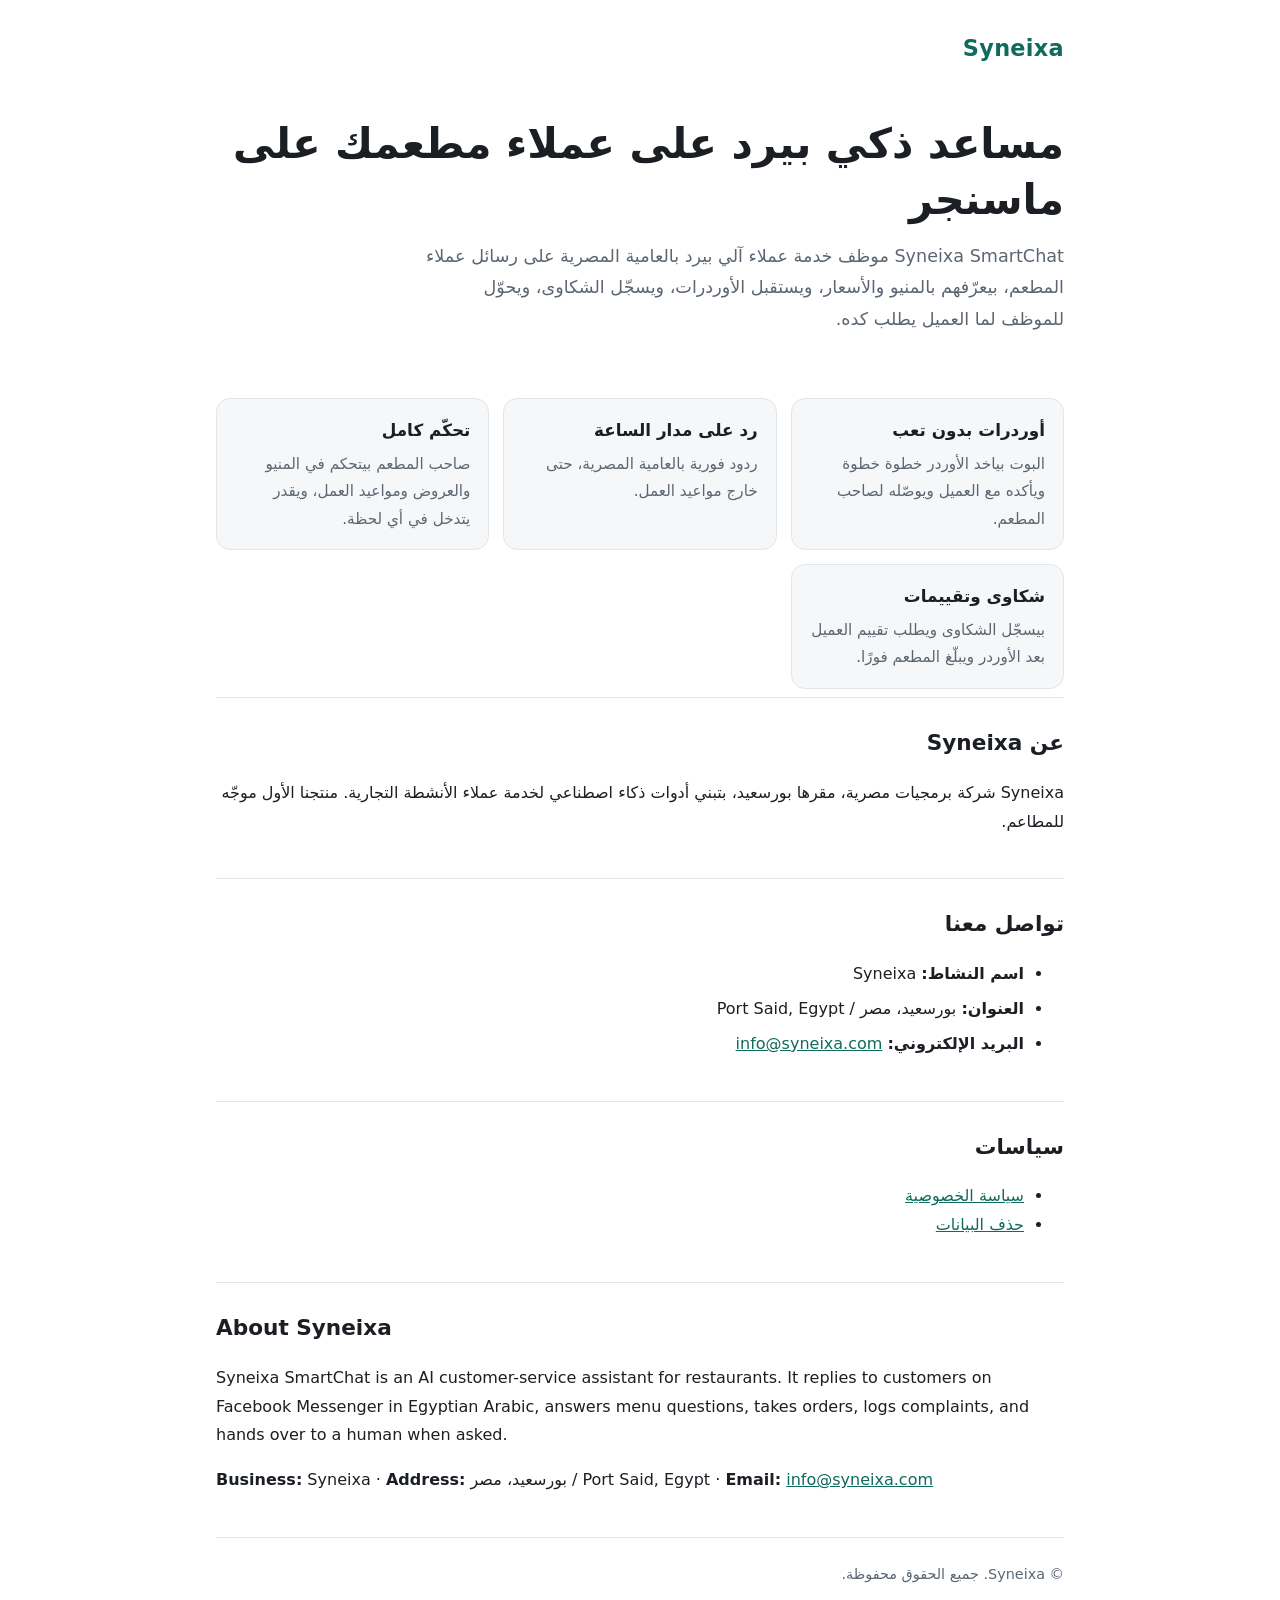
==== مواقع/index-syneixa.html @ a1948b9d "Add final landing page for syneixa.com Co-Authored-By: Claude Sonnet 5.5 <noreply@anthropic.com> Cla" ====
<!doctype html>
<html lang="ar" dir="rtl">
<head>
<meta charset="utf-8">
<meta name="viewport" content="width=device-width, initial-scale=1">
<title>Syneixa | مساعد ذكي لخدمة عملاء المطاعم</title>
<meta name="description" content="Syneixa SmartChat: موظف خدمة عملاء ذكي بيرد على رسائل عملاء المطاعم على ماسنجر بالعامية المصرية، ويستقبل الأوردرات والشكاوى.">
<style>
  :root { --bg:#ffffff; --fg:#1b1f24; --muted:#5b6672; --brand:#0f6b5c; --card:#f5f7f8; --line:#e1e6ea; color-scheme: light dark; }
  @media (prefers-color-scheme: dark) { :root { --bg:#0f1417; --fg:#e9eef2; --muted:#9aa7b2; --brand:#3fbf9f; --card:#161d22; --line:#26323a; } }
  * { box-sizing: border-box; }
  body { margin:0; font-family: system-ui, -apple-system, "Segoe UI", Tahoma, Arial, sans-serif; background:var(--bg); color:var(--fg); line-height:1.8; }
  .wrap { max-width: 880px; margin: 0 auto; padding: 0 16px; }
  header { padding: 28px 0 8px; display:flex; align-items:center; justify-content:space-between; gap:12px; }
  .logo { font-weight:800; font-size:1.4rem; color:var(--brand); letter-spacing:.3px; }
  .hero { padding: 40px 0 24px; }
  h1 { font-size: clamp(1.7rem, 4.5vw, 2.6rem); line-height:1.35; margin:0 0 12px; }
  p.lead { font-size:1.1rem; color:var(--muted); margin:0 0 20px; max-width: 640px; }
  .grid { display:grid; grid-template-columns: repeat(auto-fit, minmax(240px, 1fr)); gap:14px; margin: 18px 0 8px; }
  .card { background:var(--card); border:1px solid var(--line); border-radius:14px; padding:16px 18px; }
  .card h3 { margin:0 0 6px; font-size:1.05rem; }
  .card p { margin:0; color:var(--muted); font-size:.95rem; }
  section { padding: 26px 0; border-top: 1px solid var(--line); }
  h2 { font-size:1.35rem; margin:0 0 10px; }
  .contact li { margin: 6px 0; }
  a { color: var(--brand); }
  footer { padding: 24px 0 40px; color: var(--muted); font-size:.9rem; border-top:1px solid var(--line); }
  .en { direction:ltr; text-align:left; }
  [dir=ltr] .num { unicode-bidi: plaintext; }
</style>
</head>
<body>
<div class="wrap">
  <header>
    <div class="logo">Syneixa</div>
  </header>

  <div class="hero">
    <h1>مساعد ذكي بيرد على عملاء مطعمك على ماسنجر</h1>
    <p class="lead">Syneixa SmartChat موظف خدمة عملاء آلي بيرد بالعامية المصرية على رسائل عملاء المطعم، بيعرّفهم بالمنيو والأسعار، ويستقبل الأوردرات، ويسجّل الشكاوى، ويحوّل للموظف لما العميل يطلب كده.</p>
  </div>

  <div class="grid">
    <div class="card"><h3>أوردرات بدون تعب</h3><p>البوت بياخد الأوردر خطوة خطوة ويأكده مع العميل ويوصّله لصاحب المطعم.</p></div>
    <div class="card"><h3>رد على مدار الساعة</h3><p>ردود فورية بالعامية المصرية، حتى خارج مواعيد العمل.</p></div>
    <div class="card"><h3>تحكّم كامل</h3><p>صاحب المطعم بيتحكم في المنيو والعروض ومواعيد العمل، ويقدر يتدخل في أي لحظة.</p></div>
    <div class="card"><h3>شكاوى وتقييمات</h3><p>بيسجّل الشكاوى ويطلب تقييم العميل بعد الأوردر ويبلّغ المطعم فورًا.</p></div>
  </div>

  <section id="about">
    <h2>عن Syneixa</h2>
    <p>Syneixa شركة برمجيات مصرية، مقرها بورسعيد، بتبني أدوات ذكاء اصطناعي لخدمة عملاء الأنشطة التجارية. منتجنا الأول موجّه للمطاعم.</p>
  </section>

  <section id="contact" class="contact">
    <h2>تواصل معنا</h2>
    <ul>
      <li><strong>اسم النشاط:</strong> Syneixa</li>
      <li><strong>العنوان:</strong> بورسعيد، مصر / Port Said, Egypt</li>
      <li><strong>البريد الإلكتروني:</strong> <a href="mailto:info@syneixa.com">info@syneixa.com</a></li>
    </ul>
  </section>

  <section>
    <h2>سياسات</h2>
    <ul>
      <li><a href="https://aasem201.github.io/syneixa-privacy/">سياسة الخصوصية</a></li>
      <li><a href="https://aasem201.github.io/syneixa-privacy/data-deletion.html">حذف البيانات</a></li>
    </ul>
  </section>

  <section class="en" lang="en" dir="ltr">
    <h2>About Syneixa</h2>
    <p>Syneixa SmartChat is an AI customer-service assistant for restaurants. It replies to customers on Facebook Messenger in Egyptian Arabic, answers menu questions, takes orders, logs complaints, and hands over to a human when asked.</p>
    <p><strong>Business:</strong> Syneixa · <strong>Address:</strong> بورسعيد، مصر / Port Said, Egypt · <strong>Email:</strong> <a href="mailto:info@syneixa.com">info@syneixa.com</a></p>
  </section>

  <footer>© Syneixa. جميع الحقوق محفوظة.</footer>
</div>
</body>
</html>
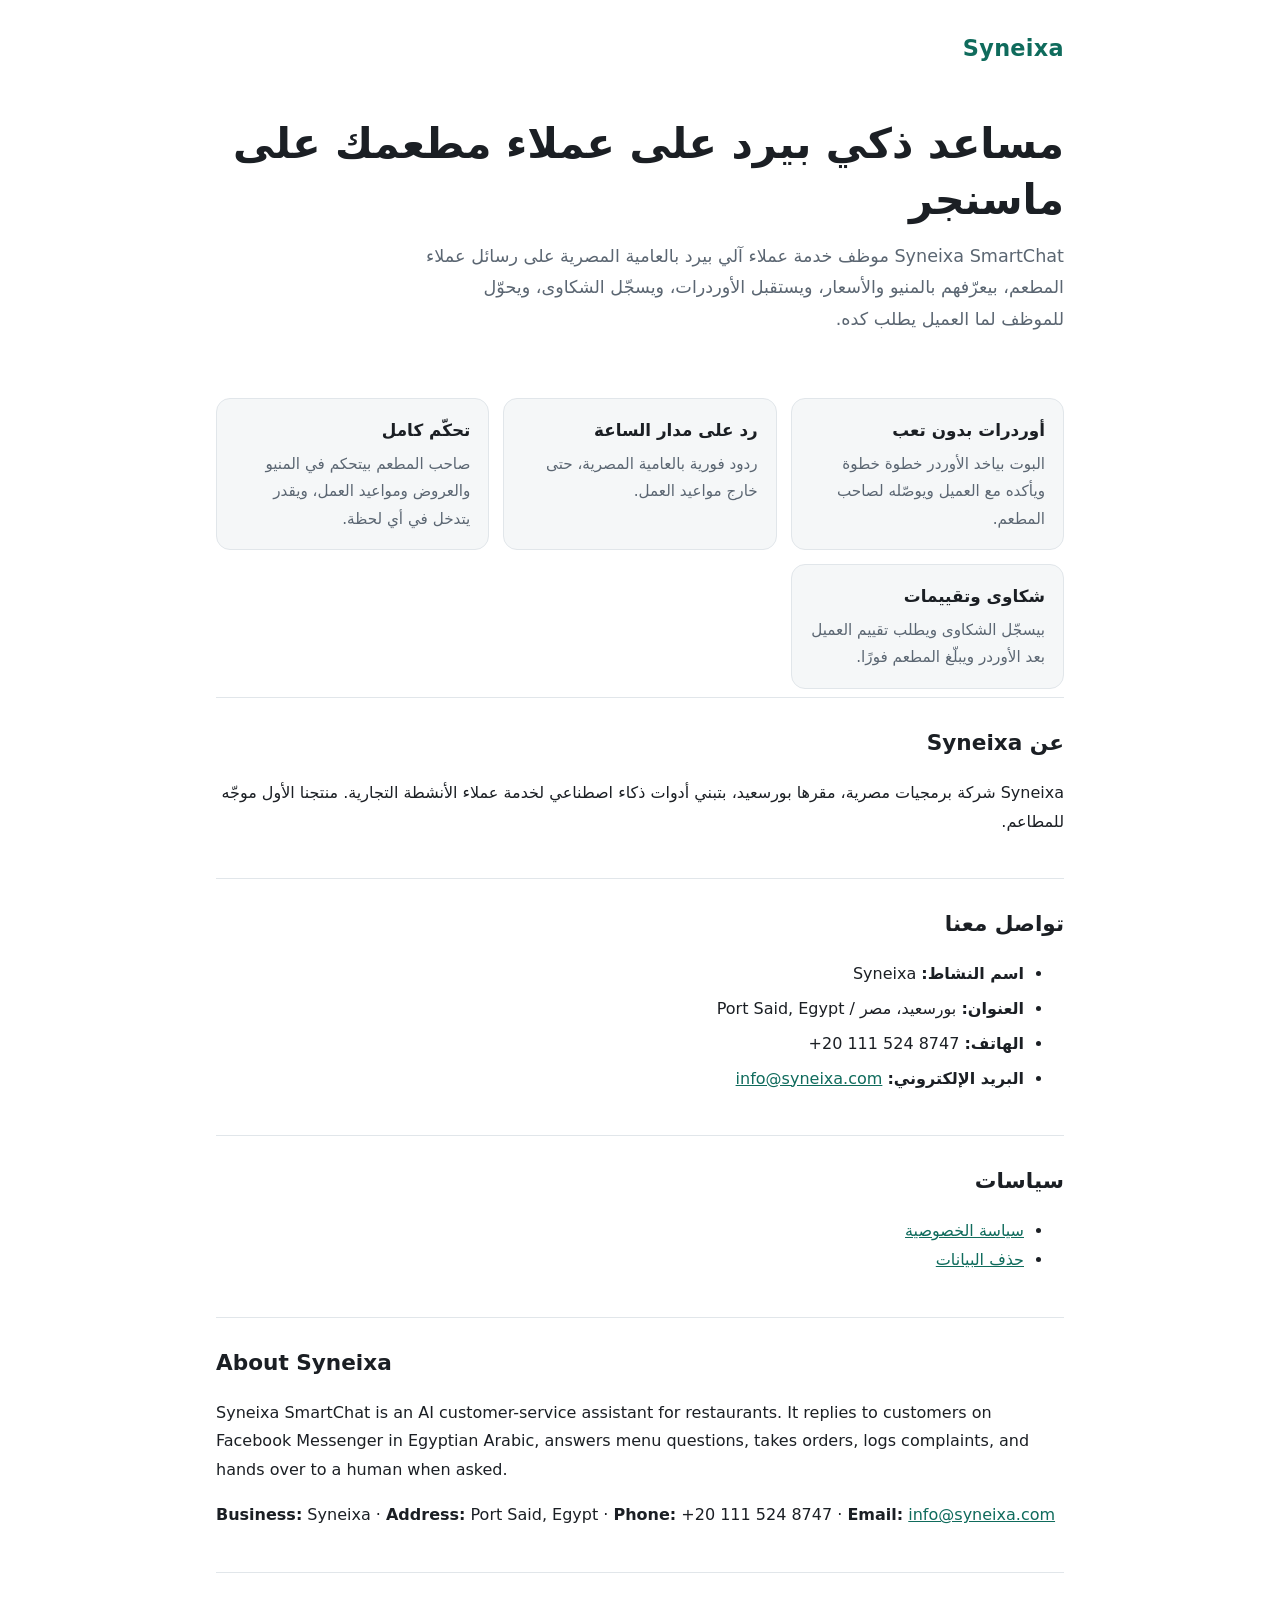
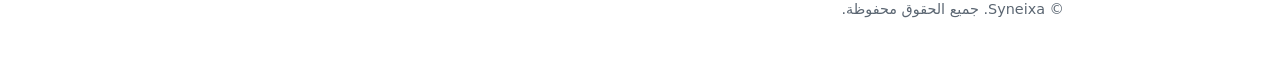
==== commit c8e387a8: "Add phone number to landing page Co-Authored-By: Claude Sonnet 5.5 <noreply@anthropic.com> Claude-Se" ====
--- a/مواقع/index-syneixa.html
+++ b/مواقع/index-syneixa.html
@@ -57,6 +57,7 @@
     <ul>
       <li><strong>اسم النشاط:</strong> Syneixa</li>
       <li><strong>العنوان:</strong> بورسعيد، مصر / Port Said, Egypt</li>
+      <li><strong>الهاتف:</strong> <span dir="ltr" class="num">+20 111 524 8747</span></li>
       <li><strong>البريد الإلكتروني:</strong> <a href="mailto:info@syneixa.com">info@syneixa.com</a></li>
     </ul>
   </section>
@@ -72,7 +73,7 @@
   <section class="en" lang="en" dir="ltr">
     <h2>About Syneixa</h2>
     <p>Syneixa SmartChat is an AI customer-service assistant for restaurants. It replies to customers on Facebook Messenger in Egyptian Arabic, answers menu questions, takes orders, logs complaints, and hands over to a human when asked.</p>
-    <p><strong>Business:</strong> Syneixa · <strong>Address:</strong> بورسعيد، مصر / Port Said, Egypt · <strong>Email:</strong> <a href="mailto:info@syneixa.com">info@syneixa.com</a></p>
+    <p><strong>Business:</strong> Syneixa · <strong>Address:</strong> Port Said, Egypt · <strong>Phone:</strong> <span class="num">+20 111 524 8747</span> · <strong>Email:</strong> <a href="mailto:info@syneixa.com">info@syneixa.com</a></p>
   </section>
 
   <footer>© Syneixa. جميع الحقوق محفوظة.</footer>
